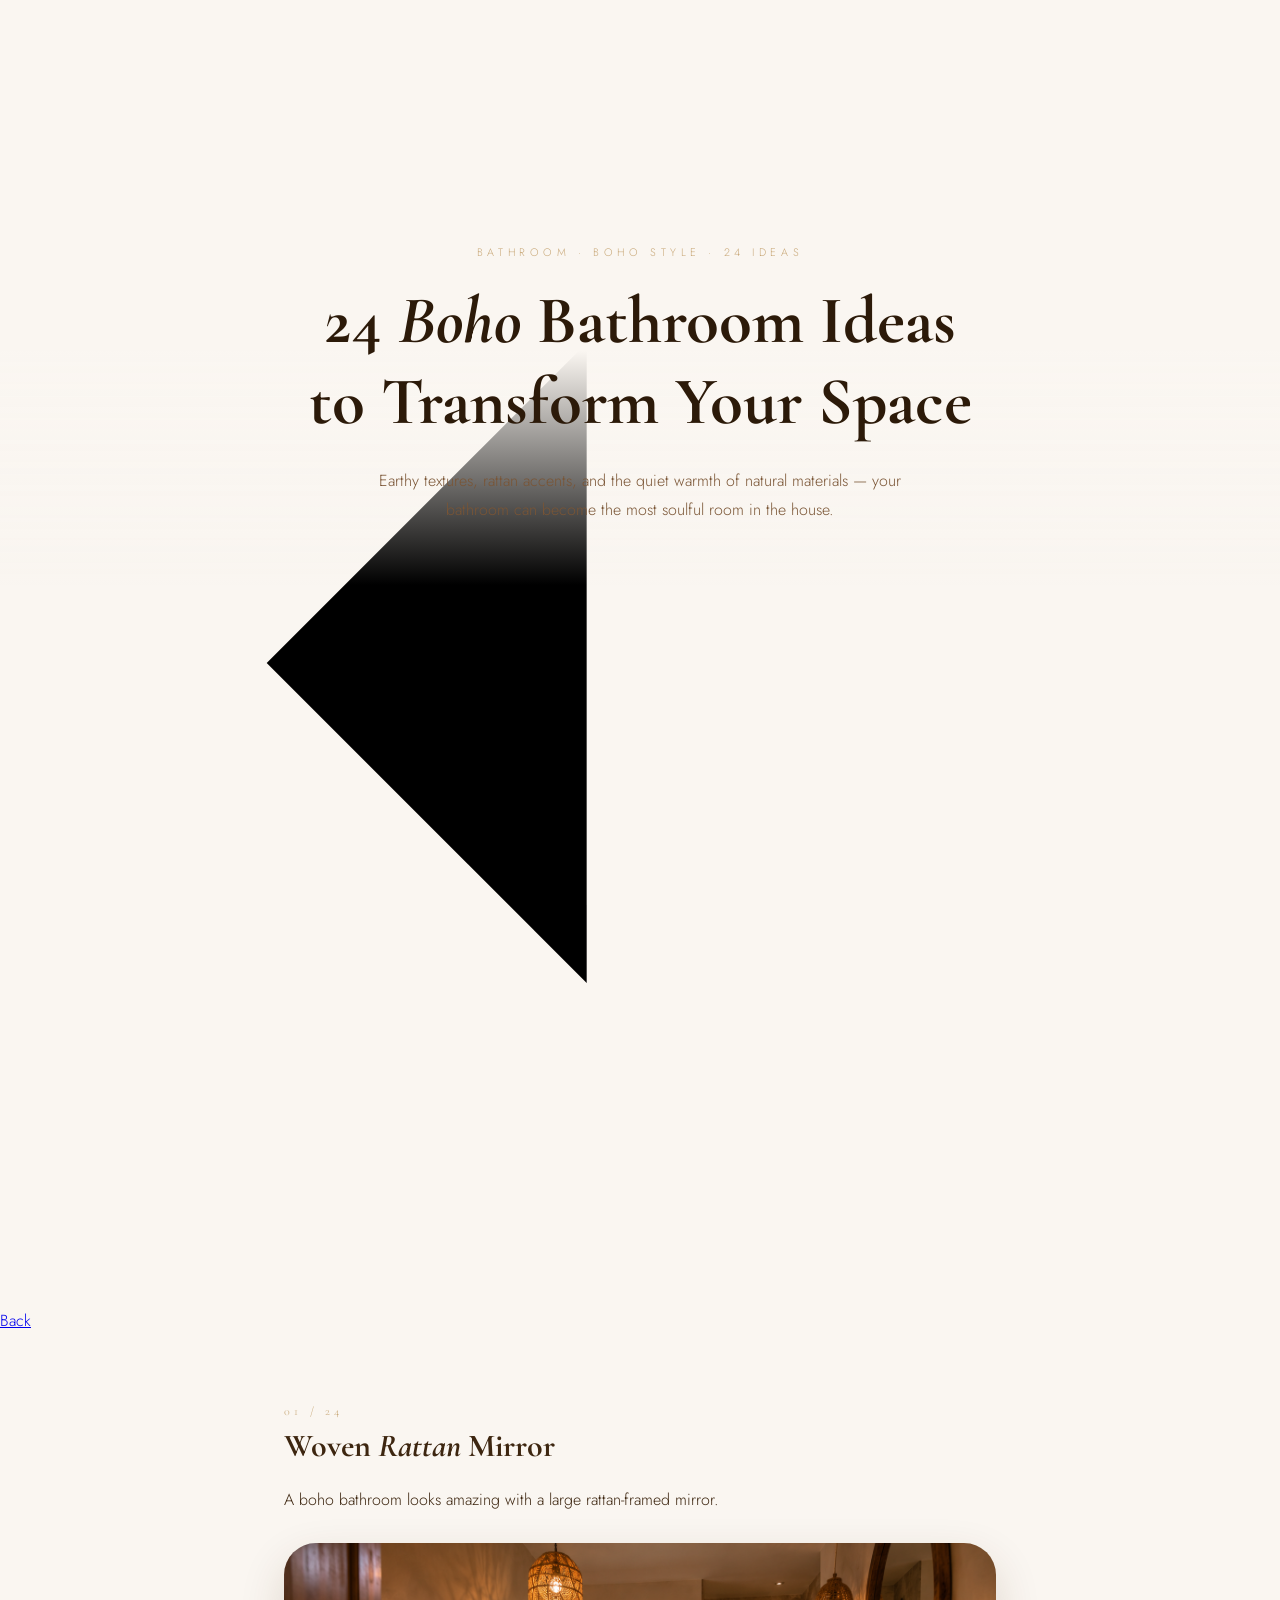
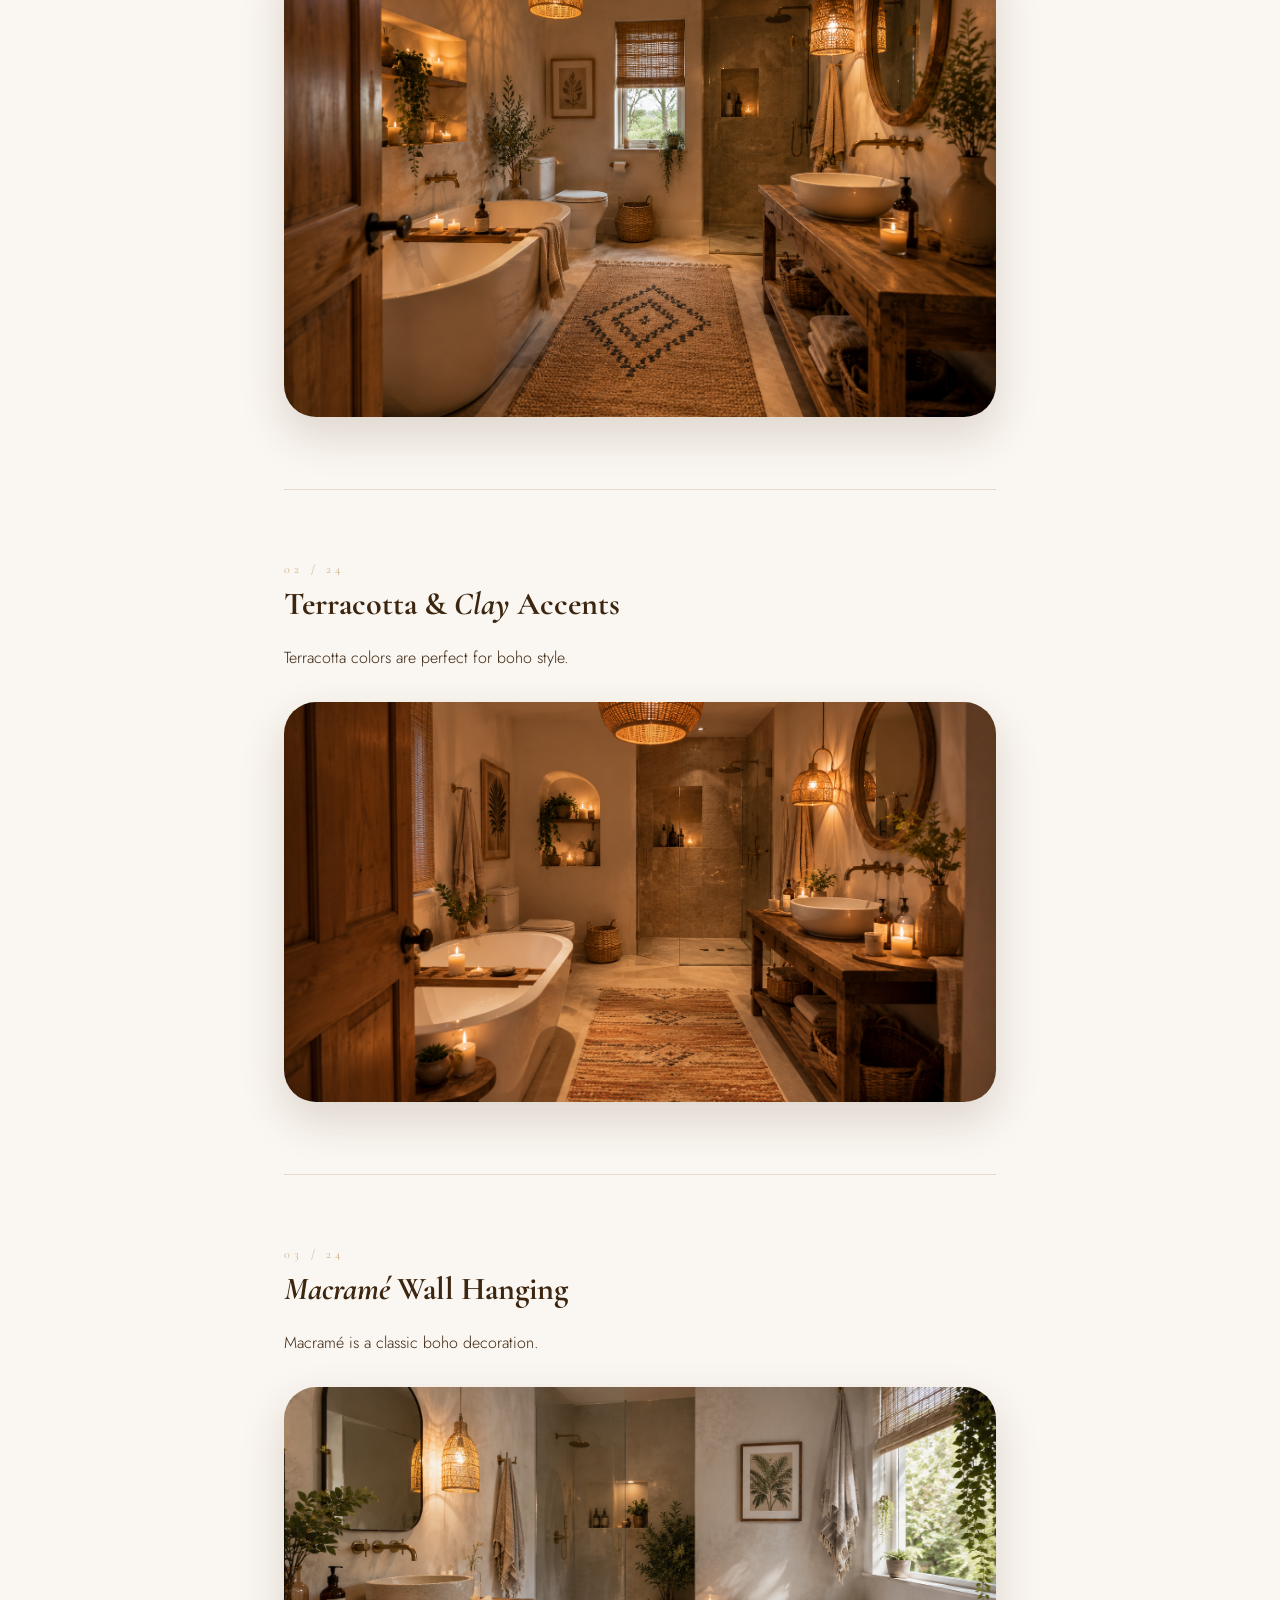
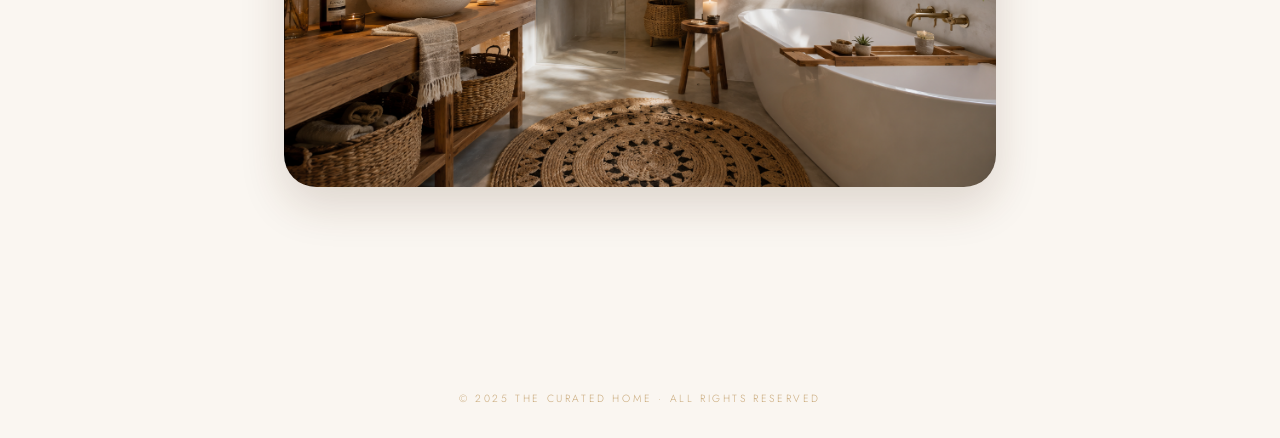
==== boho-bathroom.html @ e9a05bd7 "Add files via upload" ====
<!DOCTYPE html>
<html lang="en">
<head>
  <meta charset="UTF-8" />
  <meta name="viewport" content="width=device-width, initial-scale=1.0" />
  <title>24 Boho Bathroom Ideas</title>

  <link rel="stylesheet" href="style.css" />

  <link href="https://fonts.googleapis.com/css2?family=Cormorant+Garamond:ital,wght@0,300;0,400;0,600;1,300;1,400;1,600&family=Jost:wght@200;300;400&display=swap" rel="stylesheet" />
</head>
<body>

<div id="page-article">

  <nav>

    <a href="index.html" class="logo-link">
      The <span>Curated</span> Home
    </a>

    <a href="index.html" class="back-btn">

      <svg viewBox="0 0 24 24">
        <line x1="19" x2="5" y1="12" y2="12"></line>
        <polyline points="11 18 5 12 11 6"></polyline>
      </svg>

      Back
    </a>

  </nav>

  <header class="article-hero">

    <p class="hero-tag">
      Bathroom · Boho Style · 24 Ideas
    </p>

    <h1 class="article-title">
      24 <em>Boho</em> Bathroom Ideas<br>
      to Transform Your Space
    </h1>

    <p class="hero-intro">
      Earthy textures, rattan accents, and the quiet warmth of natural materials —
      your bathroom can become the most soulful room in the house.
    </p>

    <div class="hero-line"></div>

  </header>

  <main class="article-body">

    <article class="idea">

      <span class="idea-number">01 / 24</span>

      <h2>
        Woven <em>Rattan</em> Mirror
      </h2>

      <p>
        A boho bathroom looks amazing with a large rattan-framed mirror.
      </p>

      <img src="boho1.png" class="idea-image" alt="Boho Bathroom">

    </article>

    <div class="idea-divider"></div>

    <article class="idea">

      <span class="idea-number">02 / 24</span>

      <h2>
        Terracotta & <em>Clay</em> Accents
      </h2>

      <p>
        Terracotta colors are perfect for boho style.
      </p>

      <img src="boho2.png" class="idea-image" alt="Boho Bathroom">

    </article>

    <div class="idea-divider"></div>

    <article class="idea">

      <span class="idea-number">03 / 24</span>

      <h2>
        <em>Macramé</em> Wall Hanging
      </h2>

      <p>
        Macramé is a classic boho decoration.
      </p>

      <img src="boho3.png" class="idea-image" alt="Boho Bathroom">

    </article>

  </main>

  <footer>
    © 2025 The Curated Home · All rights reserved
  </footer>

</div>

<script src="script.js"></script>

</body>
</html>
---- style.css ----
*, *::before, *::after {
  box-sizing: border-box;
  margin: 0;
  padding: 0;
}

:root {
  --cream: #faf6f1;
  --warm-white: #f5ede0;
  --brown-light: #c9a97a;
  --brown-mid: #8b6340;
  --brown-dark: #4a2e14;
  --brown-deep: #2c1a09;
  --text-body: #3d2610;
  --text-muted: #7a5535;
}

html {
  scroll-behavior: smooth;
}

body {
  background-color: var(--cream);
  color: var(--text-body);
  font-family: 'Jost', sans-serif;
  font-weight: 300;
  overflow-x: hidden;
}

/* HEADER */

header {
  position: fixed;
  top: 0;
  left: 0;
  right: 0;
  z-index: 100;
  display: flex;
  align-items: center;
  justify-content: center;
  padding: 24px 48px;
  background: linear-gradient(to bottom, var(--cream) 60%, transparent);
}

.logo {
  font-family: 'Cormorant Garamond', serif;
  font-size: 1.3rem;
  letter-spacing: 0.35em;
  text-transform: uppercase;
  color: var(--brown-dark);
}

.logo span {
  color: var(--brown-mid);
  font-style: italic;
}

/* HERO */

.hero {
  min-height: 100vh;
  display: flex;
  flex-direction: column;
  align-items: center;
  justify-content: center;
  padding: 100px 24px 60px;
  text-align: center;
}

.hero-eyebrow {
  font-size: 0.7rem;
  letter-spacing: 0.4em;
  text-transform: uppercase;
  color: var(--brown-light);
  margin-bottom: 18px;
}

.hero-title {
  font-family: 'Cormorant Garamond', serif;
  font-size: clamp(2rem, 5vw, 3.2rem);
  color: var(--brown-deep);
  line-height: 1.15;
  margin-bottom: 60px;
}

.hero-title em {
  color: var(--brown-mid);
}

/* CARD */

.card {
  background: #fff;
  border: 1px solid rgba(139,99,64,0.18);
  width: min(420px, 90vw);
  overflow: hidden;
  box-shadow: 0 8px 48px rgba(74,46,20,0.08);
}

.card-inner {
  padding: 40px 36px;
}

.card-tag {
  font-size: 0.65rem;
  letter-spacing: 0.38em;
  text-transform: uppercase;
  color: var(--brown-light);
  margin-bottom: 16px;
  display: block;
}

.card-heading {
  font-family: 'Cormorant Garamond', serif;
  font-size: 2rem;
  color: var(--brown-deep);
  margin-bottom: 14px;
}

.card-desc {
  font-size: 0.83rem;
  line-height: 1.7;
  color: #7a5535;
  margin-bottom: 32px;
}

.btn-read {
  display: inline-flex;
  align-items: center;
  gap: 10px;
  text-decoration: none;
  background: var(--brown-dark);
  color: var(--cream);
  padding: 14px 28px;
  letter-spacing: 0.3em;
  text-transform: uppercase;
  font-size: 0.72rem;
}

.btn-read svg {
  width: 14px;
  height: 14px;
  stroke: currentColor;
  fill: none;
  stroke-width: 1.5;
}

/* ARTICLE */

.article-hero {
  min-height: 65vh;
  display: flex;
  flex-direction: column;
  justify-content: flex-end;
  align-items: center;
  text-align: center;
  padding: 120px 24px 60px;
}

.hero-tag {
  font-size: 0.68rem;
  letter-spacing: 0.42em;
  text-transform: uppercase;
  color: var(--brown-light);
  margin-bottom: 20px;
}

.article-title {
  font-family: 'Cormorant Garamond', serif;
  font-size: clamp(2.4rem, 6vw, 4.2rem);
  color: var(--brown-deep);
  margin-bottom: 24px;
}

.hero-intro {
  max-width: 540px;
  color: var(--text-muted);
  line-height: 1.85;
}

.article-body {
  max-width: 760px;
  margin: 0 auto;
  padding: 72px 24px 100px;
}

.idea {
  margin-bottom: 72px;
}

.idea-number {
  font-family: 'Cormorant Garamond', serif;
  font-size: 0.75rem;
  letter-spacing: 0.35em;
  color: var(--brown-light);
  margin-bottom: 8px;
  display: block;
}

.idea h2 {
  font-family: 'Cormorant Garamond', serif;
  font-size: 2rem;
  margin-bottom: 20px;
}

.idea p {
  line-height: 1.9;
  margin-bottom: 16px;
}

.idea-image {
  width: 100%;
  border-radius: 32px;
  margin: 28px 0;
  display: block;
  box-shadow: 0 18px 45px rgba(74,46,20,0.16);
}

.idea-divider {
  width: 100%;
  height: 1px;
  background: rgba(139,99,64,0.2);
  margin-bottom: 72px;
}

footer {
  text-align: center;
  padding: 32px 24px;
  font-size: 0.65rem;
  letter-spacing: 0.25em;
  text-transform: uppercase;
  color: var(--brown-light);
}
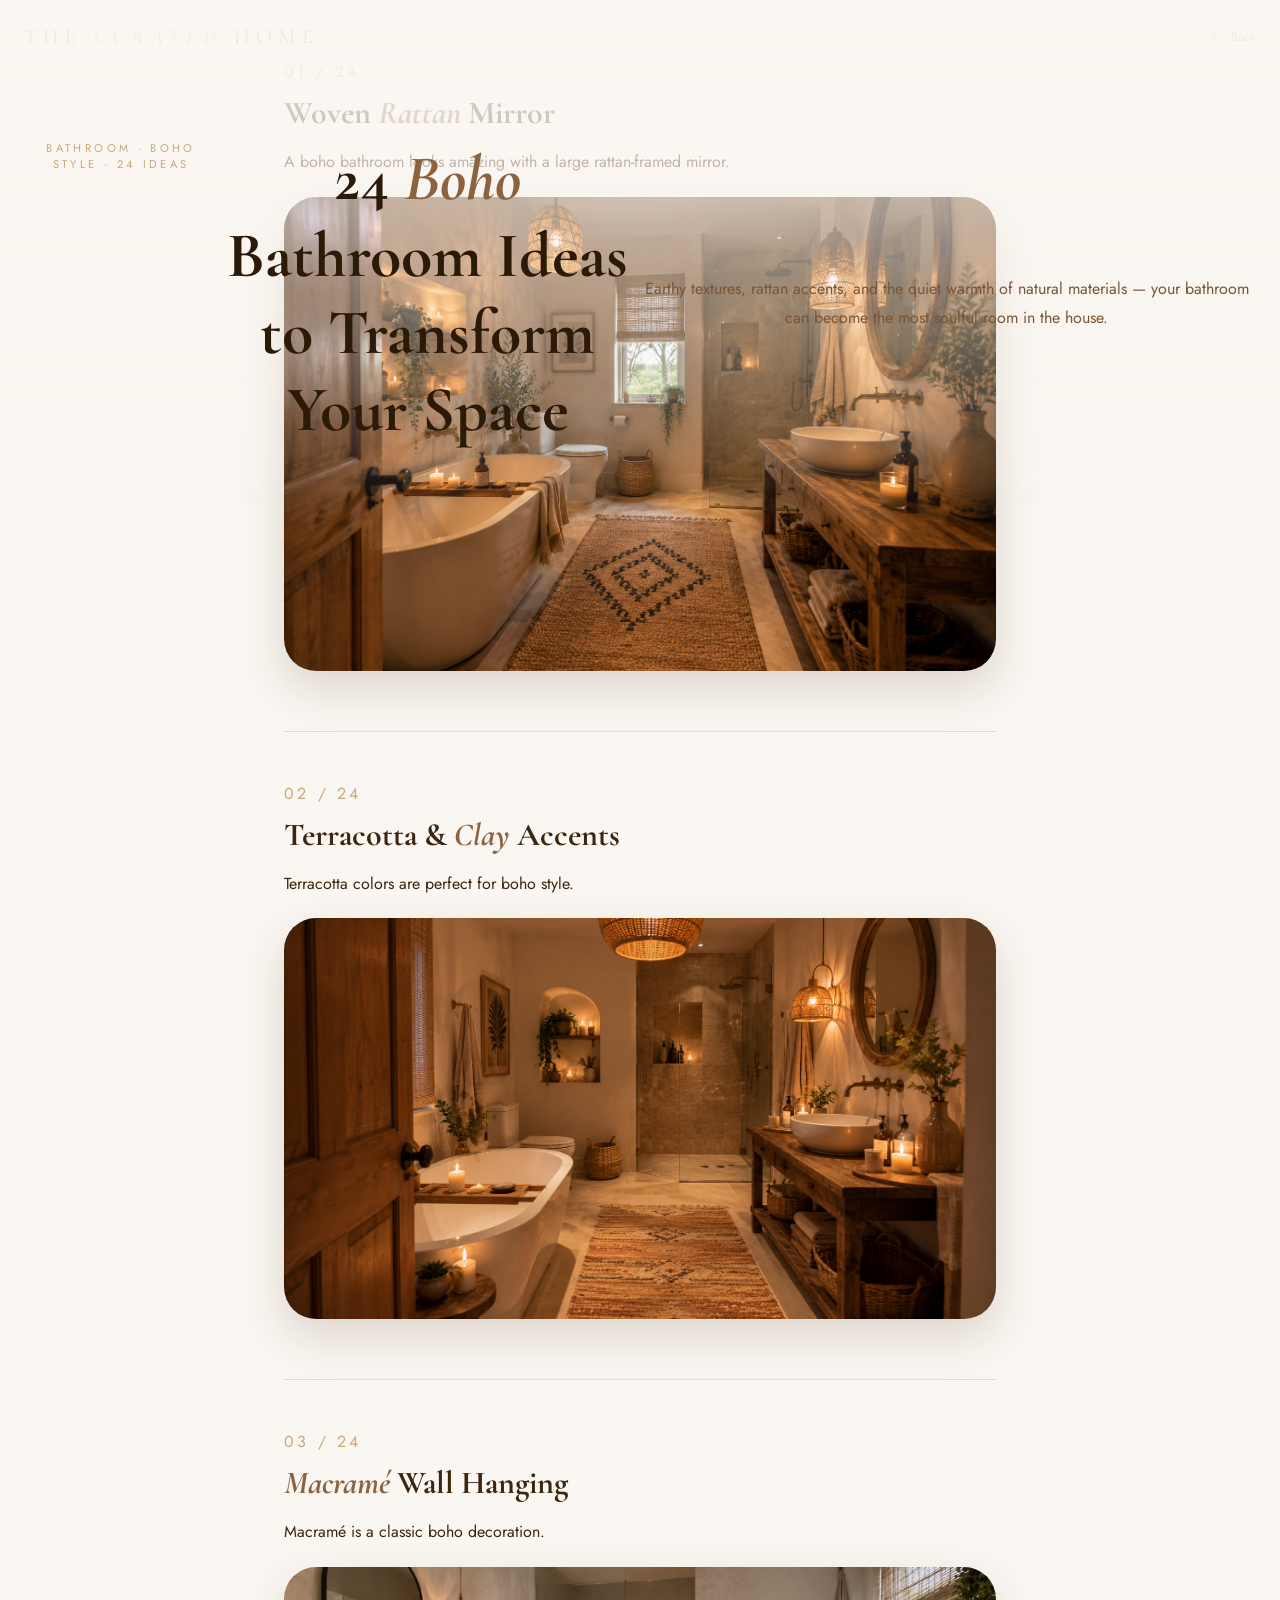
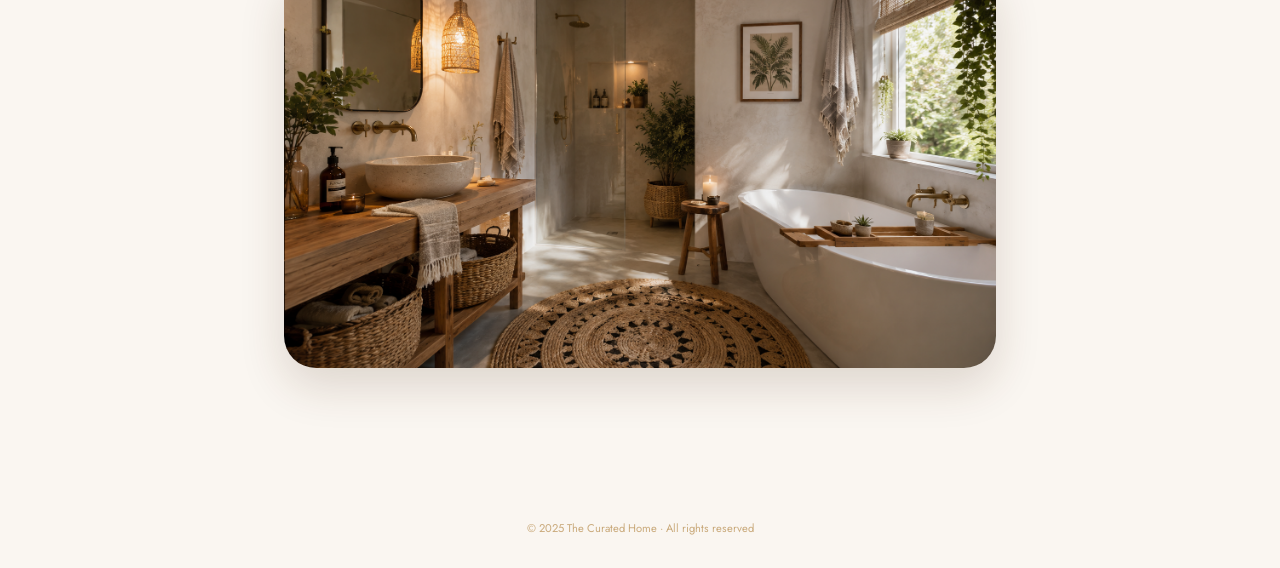
==== commit 9a0afbc7: "Add files via upload" ====
--- a/boho-bathroom.html
+++ b/boho-bathroom.html
@@ -7,111 +7,105 @@
 
   <link rel="stylesheet" href="style.css" />
 
-  <link href="https://fonts.googleapis.com/css2?family=Cormorant+Garamond:ital,wght@0,300;0,400;0,600;1,300;1,400;1,600&family=Jost:wght@200;300;400&display=swap" rel="stylesheet" />
+  <link href="https://fonts.googleapis.com/css2?family=Cormorant+Garamond:wght@300;400;600&family=Jost:wght@300;400&display=swap" rel="stylesheet" />
 </head>
 <body>
 
-<div id="page-article">
+<nav class="top-nav">
 
-  <nav>
+  <a href="index.html" class="logo-link">
+    The <span>Curated</span> Home
+  </a>
 
-    <a href="index.html" class="logo-link">
-      The <span>Curated</span> Home
-    </a>
+  <a href="index.html" class="back-btn">
 
-    <a href="index.html" class="back-btn">
+    <svg viewBox="0 0 24 24">
+      <line x1="19" x2="5" y1="12" y2="12"></line>
+      <polyline points="11 18 5 12 11 6"></polyline>
+    </svg>
 
-      <svg viewBox="0 0 24 24">
-        <line x1="19" x2="5" y1="12" y2="12"></line>
-        <polyline points="11 18 5 12 11 6"></polyline>
-      </svg>
+    Back
+  </a>
 
-      Back
-    </a>
+</nav>
 
-  </nav>
+<header class="article-hero">
 
-  <header class="article-hero">
+  <p class="hero-tag">
+    Bathroom · Boho Style · 24 Ideas
+  </p>
 
-    <p class="hero-tag">
-      Bathroom · Boho Style · 24 Ideas
+  <h1 class="article-title">
+    24 <em>Boho</em> Bathroom Ideas<br>
+    to Transform Your Space
+  </h1>
+
+  <p class="hero-intro">
+    Earthy textures, rattan accents, and the quiet warmth of natural materials —
+    your bathroom can become the most soulful room in the house.
+  </p>
+
+</header>
+
+<main class="article-body">
+
+  <article class="idea">
+
+    <span class="idea-number">01 / 24</span>
+
+    <h2>
+      Woven <em>Rattan</em> Mirror
+    </h2>
+
+    <p>
+      A boho bathroom looks amazing with a large rattan-framed mirror.
     </p>
 
-    <h1 class="article-title">
-      24 <em>Boho</em> Bathroom Ideas<br>
-      to Transform Your Space
-    </h1>
+    <img src="boho1.png" class="idea-image" alt="Boho Bathroom">
 
-    <p class="hero-intro">
-      Earthy textures, rattan accents, and the quiet warmth of natural materials —
-      your bathroom can become the most soulful room in the house.
+  </article>
+
+  <div class="idea-divider"></div>
+
+  <article class="idea">
+
+    <span class="idea-number">02 / 24</span>
+
+    <h2>
+      Terracotta &amp; <em>Clay</em> Accents
+    </h2>
+
+    <p>
+      Terracotta colors are perfect for boho style.
     </p>
 
-    <div class="hero-line"></div>
+    <img src="boho2.png" class="idea-image" alt="Boho Bathroom">
 
-  </header>
+  </article>
 
-  <main class="article-body">
+  <div class="idea-divider"></div>
 
-    <article class="idea">
+  <article class="idea">
 
-      <span class="idea-number">01 / 24</span>
+    <span class="idea-number">03 / 24</span>
 
-      <h2>
-        Woven <em>Rattan</em> Mirror
-      </h2>
+    <h2>
+      <em>Macramé</em> Wall Hanging
+    </h2>
 
-      <p>
-        A boho bathroom looks amazing with a large rattan-framed mirror.
-      </p>
+    <p>
+      Macramé is a classic boho decoration.
+    </p>
 
-      <img src="boho1.png" class="idea-image" alt="Boho Bathroom">
+    <img src="boho3.png" class="idea-image" alt="Boho Bathroom">
 
-    </article>
+  </article>
 
-    <div class="idea-divider"></div>
+</main>
 
-    <article class="idea">
-
-      <span class="idea-number">02 / 24</span>
-
-      <h2>
-        Terracotta & <em>Clay</em> Accents
-      </h2>
-
-      <p>
-        Terracotta colors are perfect for boho style.
-      </p>
-
-      <img src="boho2.png" class="idea-image" alt="Boho Bathroom">
-
-    </article>
-
-    <div class="idea-divider"></div>
-
-    <article class="idea">
-
-      <span class="idea-number">03 / 24</span>
-
-      <h2>
-        <em>Macramé</em> Wall Hanging
-      </h2>
-
-      <p>
-        Macramé is a classic boho decoration.
-      </p>
-
-      <img src="boho3.png" class="idea-image" alt="Boho Bathroom">
-
-    </article>
-
-  </main>
-
-  <footer>
-    © 2025 The Curated Home · All rights reserved
-  </footer>
-
-</div>
+<footer>
+  © 2025 The Curated Home · All rights reserved
+</footer>
 
 <script src="script.js"></script>
 
--- a/style.css
+++ b/style.css
@@ -1,12 +1,11 @@
-*, *::before, *::after {
-  box-sizing: border-box;
+* {
   margin: 0;
   padding: 0;
+  box-sizing: border-box;
 }
 
 :root {
   --cream: #faf6f1;
-  --warm-white: #f5ede0;
   --brown-light: #c9a97a;
   --brown-mid: #8b6340;
   --brown-dark: #4a2e14;
@@ -15,15 +14,10 @@
   --text-muted: #7a5535;
 }
 
-html {
-  scroll-behavior: smooth;
-}
-
 body {
-  background-color: var(--cream);
+  background: var(--cream);
   color: var(--text-body);
   font-family: 'Jost', sans-serif;
-  font-weight: 300;
   overflow-x: hidden;
 }
 
@@ -36,23 +30,57 @@
   right: 0;
   z-index: 100;
   display: flex;
-  align-items: center;
   justify-content: center;
-  padding: 24px 48px;
-  background: linear-gradient(to bottom, var(--cream) 60%, transparent);
-}
-
-.logo {
+  padding: 24px;
+  background: linear-gradient(to bottom, var(--cream), transparent);
+}
+
+.logo,
+.logo-link {
+  text-decoration: none;
   font-family: 'Cormorant Garamond', serif;
   font-size: 1.3rem;
-  letter-spacing: 0.35em;
+  letter-spacing: 0.3em;
   text-transform: uppercase;
   color: var(--brown-dark);
 }
 
-.logo span {
+.logo span,
+.logo-link span {
   color: var(--brown-mid);
   font-style: italic;
+}
+
+/* NAV */
+
+.top-nav {
+  position: fixed;
+  top: 0;
+  left: 0;
+  right: 0;
+  z-index: 100;
+  display: flex;
+  justify-content: space-between;
+  align-items: center;
+  padding: 24px;
+  background: linear-gradient(to bottom, var(--cream), transparent);
+}
+
+.back-btn {
+  display: flex;
+  align-items: center;
+  gap: 8px;
+  text-decoration: none;
+  color: var(--brown-mid);
+  font-size: 0.8rem;
+}
+
+.back-btn svg {
+  width: 14px;
+  height: 14px;
+  stroke: currentColor;
+  fill: none;
+  stroke-width: 1.5;
 }
 
 /* HERO */
@@ -61,9 +89,9 @@
   min-height: 100vh;
   display: flex;
   flex-direction: column;
-  align-items: center;
   justify-content: center;
-  padding: 100px 24px 60px;
+  align-items: center;
+  padding: 120px 24px;
   text-align: center;
 }
 
@@ -77,10 +105,10 @@
 
 .hero-title {
   font-family: 'Cormorant Garamond', serif;
-  font-size: clamp(2rem, 5vw, 3.2rem);
+  font-size: clamp(2rem, 5vw, 3.5rem);
   color: var(--brown-deep);
-  line-height: 1.15;
   margin-bottom: 60px;
+  line-height: 1.2;
 }
 
 .hero-title em {
@@ -90,11 +118,10 @@
 /* CARD */
 
 .card {
-  background: #fff;
+  background: white;
+  width: min(420px, 90vw);
+  box-shadow: 0 8px 48px rgba(74,46,20,0.08);
   border: 1px solid rgba(139,99,64,0.18);
-  width: min(420px, 90vw);
-  overflow: hidden;
-  box-shadow: 0 8px 48px rgba(74,46,20,0.08);
 }
 
 .card-inner {
@@ -117,24 +144,35 @@
   margin-bottom: 14px;
 }
 
+.card-heading em {
+  color: var(--brown-mid);
+}
+
 .card-desc {
-  font-size: 0.83rem;
+  font-size: 0.9rem;
   line-height: 1.7;
-  color: #7a5535;
+  color: var(--text-muted);
   margin-bottom: 32px;
+}
+
+.card-divider {
+  width: 40px;
+  height: 1px;
+  background: var(--brown-light);
+  margin-bottom: 24px;
 }
 
 .btn-read {
   display: inline-flex;
   align-items: center;
   gap: 10px;
+  background: var(--brown-dark);
+  color: white;
+  padding: 14px 28px;
   text-decoration: none;
-  background: var(--brown-dark);
-  color: var(--cream);
-  padding: 14px 28px;
-  letter-spacing: 0.3em;
-  text-transform: uppercase;
-  font-size: 0.72rem;
+  text-transform: uppercase;
+  letter-spacing: 0.2em;
+  font-size: 0.75rem;
 }
 
 .btn-read svg {
@@ -145,89 +183,95 @@
   stroke-width: 1.5;
 }
 
+.card-number {
+  font-size: 4rem;
+  color: rgba(139,99,64,0.1);
+  padding: 0 24px 24px;
+}
+
 /* ARTICLE */
 
 .article-hero {
-  min-height: 65vh;
-  display: flex;
-  flex-direction: column;
-  justify-content: flex-end;
-  align-items: center;
+  padding: 140px 24px 60px;
   text-align: center;
-  padding: 120px 24px 60px;
 }
 
 .hero-tag {
-  font-size: 0.68rem;
-  letter-spacing: 0.42em;
-  text-transform: uppercase;
-  color: var(--brown-light);
+  font-size: 0.7rem;
+  letter-spacing: 0.3em;
+  text-transform: uppercase;
+  color: var(--brown-light);
+  margin-bottom: 18px;
+}
+
+.article-title {
+  font-family: 'Cormorant Garamond', serif;
+  font-size: clamp(2rem, 6vw, 4rem);
+  color: var(--brown-deep);
   margin-bottom: 20px;
 }
 
-.article-title {
-  font-family: 'Cormorant Garamond', serif;
-  font-size: clamp(2.4rem, 6vw, 4.2rem);
-  color: var(--brown-deep);
-  margin-bottom: 24px;
+.article-title em {
+  color: var(--brown-mid);
 }
 
 .hero-intro {
-  max-width: 540px;
+  max-width: 700px;
+  margin: auto;
   color: var(--text-muted);
-  line-height: 1.85;
+  line-height: 1.8;
 }
 
 .article-body {
   max-width: 760px;
-  margin: 0 auto;
-  padding: 72px 24px 100px;
+  margin: auto;
+  padding: 60px 24px;
 }
 
 .idea {
-  margin-bottom: 72px;
+  margin-bottom: 60px;
 }
 
 .idea-number {
-  font-family: 'Cormorant Garamond', serif;
-  font-size: 0.75rem;
-  letter-spacing: 0.35em;
-  color: var(--brown-light);
-  margin-bottom: 8px;
   display: block;
+  margin-bottom: 10px;
+  color: var(--brown-light);
+  letter-spacing: 0.2em;
 }
 
 .idea h2 {
   font-family: 'Cormorant Garamond', serif;
   font-size: 2rem;
+  margin-bottom: 16px;
+}
+
+.idea h2 em {
+  color: var(--brown-mid);
+}
+
+.idea p {
+  line-height: 1.8;
   margin-bottom: 20px;
-}
-
-.idea p {
-  line-height: 1.9;
-  margin-bottom: 16px;
 }
 
 .idea-image {
   width: 100%;
   border-radius: 32px;
-  margin: 28px 0;
   display: block;
   box-shadow: 0 18px 45px rgba(74,46,20,0.16);
 }
 
 .idea-divider {
-  width: 100%;
   height: 1px;
   background: rgba(139,99,64,0.2);
-  margin-bottom: 72px;
-}
+  margin: 50px 0;
+}
+
+/* FOOTER */
 
 footer {
   text-align: center;
   padding: 32px 24px;
-  font-size: 0.65rem;
-  letter-spacing: 0.25em;
-  text-transform: uppercase;
-  color: var(--brown-light);
+  color: var(--brown-light);
+  font-size: 0.7rem;
 }
